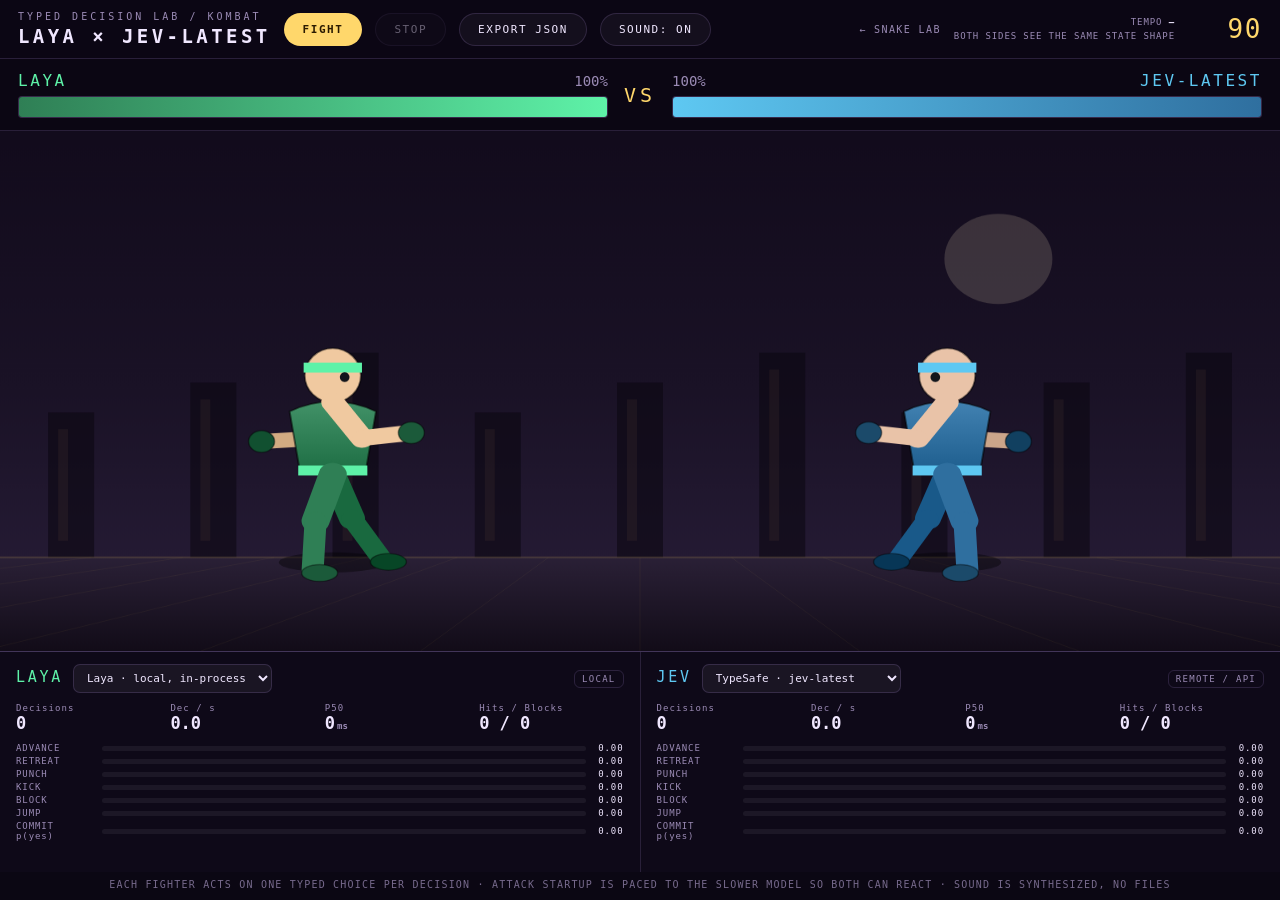
==== fight/index.html @ 858f76b9 "Laya vs Jev AI arena: snake race and Kombat fight Two AI models play the same games answering the sa" ====
<!DOCTYPE html>
<html lang="en">
<head>
<meta charset="utf-8">
<meta name="viewport" content="width=device-width, initial-scale=1, viewport-fit=cover">
<title>Typed Decision Lab — Kombat</title>
<style>
  :root{
    --bg:#0b0713; --line:rgba(200,160,255,.16); --ink:#f0e7ff; --muted:#9b8bb5;
    --p1:#5ef2a8; --p2:#5ec8f2; --gold:#ffd76b;
  }
  *{box-sizing:border-box}
  html,body{height:100%;margin:0;background:var(--bg);color:var(--ink);overflow:hidden;
    font-family:ui-monospace,"SF Mono",Menlo,Consolas,monospace;
    -webkit-user-select:none;user-select:none;touch-action:none}
  #app{display:flex;flex-direction:column;height:100%}

  header{display:flex;align-items:center;gap:13px;flex-wrap:wrap;
    padding:11px 18px;border-bottom:1px solid var(--line);background:rgba(12,7,20,.7)}
  .brand{font-size:10px;letter-spacing:.3em;color:var(--muted);text-transform:uppercase}
  .brand b{display:block;font-size:19px;letter-spacing:.18em;color:var(--ink);margin-top:3px}
  .spacer{flex:1}
  button{cursor:pointer;font:inherit;font-size:11px;letter-spacing:.14em;text-transform:uppercase;
    border-radius:999px;padding:9px 18px;border:1px solid var(--line);
    background:rgba(255,255,255,.04);color:var(--ink)}
  button.primary{background:var(--gold);color:#2a1a00;border-color:transparent;font-weight:700}
  button:disabled{opacity:.4;cursor:default}
  select,input{font:inherit;font-size:11px;color:var(--ink);background:rgba(255,255,255,.05);
    border:1px solid var(--line);border-radius:7px;padding:6px 9px}
  a{color:var(--muted);font-size:10px;letter-spacing:.14em;text-transform:uppercase;text-decoration:none}
  a:hover{color:var(--ink)}
  .meta{font-size:9px;letter-spacing:.1em;color:var(--muted);text-align:right;line-height:1.6}
  .meta b{color:var(--ink)}
  .clock{font-size:26px;letter-spacing:.06em;min-width:74px;text-align:right;color:var(--gold)}

  .healthbar{display:flex;align-items:center;gap:16px;padding:12px 18px;
    border-bottom:1px solid var(--line);background:rgba(12,7,20,.5)}
  .hp{flex:1;display:flex;flex-direction:column;gap:6px}
  .hp .row{display:flex;align-items:baseline;gap:10px}
  .hp .nm{font-size:16px;letter-spacing:.16em}
  .hp .pct{font-size:14px;color:var(--muted);margin-left:auto}
  .hp.r .row{flex-direction:row-reverse}
  .hp.r .pct{margin-left:0;margin-right:auto}
  .track{height:22px;border:1px solid var(--line);border-radius:4px;background:#1a1226;overflow:hidden;position:relative}
  .fillbar{height:100%;width:100%;transition:width .12s linear}
  .hp.r .fillbar{margin-left:auto}
  .vs{font-size:20px;letter-spacing:.2em;color:var(--gold)}

  .ring{flex:1;min-height:0;position:relative}
  canvas{display:block;width:100%;height:100%}
  .verdict{position:absolute;inset:0;display:none;place-items:center;text-align:center;
    background:rgba(8,4,14,.62)}
  .verdict.show{display:grid}
  .verdict b{display:block;font-size:64px;letter-spacing:.14em;color:var(--gold)}
  .verdict span{font-size:14px;letter-spacing:.2em;color:var(--muted)}

  .panels{display:grid;grid-template-columns:1fr 1fr;gap:1px;background:var(--line);
    border-top:1px solid var(--line)}
  .panel{background:rgba(12,7,20,.9);padding:12px 16px 14px}
  .phead{display:flex;align-items:baseline;gap:10px;margin-bottom:10px}
  .phead .who{font-size:15px;letter-spacing:.18em}
  .phead .tag{margin-left:auto;font-size:9px;letter-spacing:.14em;color:var(--muted);
    border:1px solid var(--line);border-radius:6px;padding:3px 7px}
  .stats{display:grid;grid-template-columns:repeat(4,1fr);gap:10px;margin-bottom:10px}
  .stat i{font-style:normal;display:block;font-size:9px;letter-spacing:.12em;color:var(--muted)}
  .stat b{font-size:17px}
  .stat b s{text-decoration:none;font-size:9px;color:var(--muted);margin-left:2px}
  .prow{display:flex;align-items:center;gap:8px;margin-bottom:3px;font-size:9px;
    letter-spacing:.1em;color:var(--muted)}
  .prow span:first-child{width:78px}
  .ptrack{flex:1;height:5px;border-radius:3px;background:rgba(255,255,255,.06);overflow:hidden}
  .pfill{height:100%;width:0;border-radius:3px;transition:width .12s ease}
  .prow em{font-style:normal;width:30px;text-align:right;color:var(--ink)}
  .err{color:#ff7a6b;font-size:10px;margin-top:5px;min-height:12px;word-break:break-word}
  footer{padding:7px 18px 10px;text-align:center;font-size:10px;letter-spacing:.12em;
    color:var(--muted);opacity:.75}
  @media(max-width:900px){ .panels{grid-template-columns:1fr} }
</style>
</head>
<body>
<div id="app">
  <header>
    <div class="brand">Typed decision lab / kombat<b><span id="n1">LAYA</span> × <span id="n2">JEV</span></b></div>
    <button class="primary" id="run">Fight</button>
    <button id="stopBtn" disabled>Stop</button>
    <button id="exportBtn">Export JSON</button>
    <button id="soundBtn">Sound: on</button>
    <div class="spacer"></div>
    <a href="../snake/">← Snake lab</a>
    <div class="meta">TEMPO <b id="pace">—</b><br>BOTH SIDES SEE THE SAME STATE SHAPE</div>
    <div class="clock" id="clock">90</div>
  </header>

  <div class="healthbar">
    <div class="hp" id="hp1">
      <div class="row"><div class="nm" style="color:var(--p1)" id="w1">LAYA</div><div class="pct" id="h1">100%</div></div>
      <div class="track"><div class="fillbar" id="f1" style="background:linear-gradient(90deg,#2f7f55,#5ef2a8)"></div></div>
    </div>
    <div class="vs">VS</div>
    <div class="hp r" id="hp2">
      <div class="row"><div class="nm" style="color:var(--p2)" id="w2">JEV</div><div class="pct" id="h2">100%</div></div>
      <div class="track"><div class="fillbar" id="f2" style="background:linear-gradient(270deg,#2f6f9f,#5ec8f2)"></div></div>
    </div>
  </div>

  <div class="ring">
    <canvas id="ring"></canvas>
    <div class="verdict" id="verdict"><div><b id="vtitle">K.O.</b><span id="vsub"></span></div></div>
  </div>

  <div class="panels">
    <div class="panel" data-side="1">
      <div class="phead">
        <div class="who" style="color:var(--p1)">LAYA</div>
        <select id="agent1">
          <option value="laya" selected>Laya · local, in-process</option>
          <option value="jev-latest">TypeSafe · jev-latest</option>
          <option value="jev-1.13.0">TypeSafe · jev-1.13.0</option>
        </select>
        <div class="tag" id="tag1">LOCAL</div>
      </div>
      <div class="stats">
        <div class="stat"><i>Decisions</i><b id="dc1">0</b></div>
        <div class="stat"><i>Dec / s</i><b id="dps1">0.0</b></div>
        <div class="stat"><i>P50</i><b id="p501">0<s>ms</s></b></div>
        <div class="stat"><i>Hits / Blocks</i><b id="hb1">0 / 0</b></div>
      </div>
      <div id="probs1"></div>
      <div class="err" id="e1"></div>
    </div>
    <div class="panel" data-side="2">
      <div class="phead">
        <div class="who" style="color:var(--p2)">JEV</div>
        <select id="agent2">
          <option value="jev-latest" selected>TypeSafe · jev-latest</option>
          <option value="jev-1.13.0">TypeSafe · jev-1.13.0</option>
          <option value="laya">Laya · local, in-process</option>
        </select>
        <div class="tag" id="tag2">REMOTE / API</div>
      </div>
      <div class="stats">
        <div class="stat"><i>Decisions</i><b id="dc2">0</b></div>
        <div class="stat"><i>Dec / s</i><b id="dps2">0.0</b></div>
        <div class="stat"><i>P50</i><b id="p502">0<s>ms</s></b></div>
        <div class="stat"><i>Hits / Blocks</i><b id="hb2">0 / 0</b></div>
      </div>
      <div id="probs2"></div>
      <div class="err" id="e2"></div>
    </div>
  </div>

  <footer>EACH FIGHTER ACTS ON ONE TYPED CHOICE PER DECISION · ATTACK STARTUP IS PACED TO THE SLOWER MODEL SO BOTH CAN REACT · SOUND IS SYNTHESIZED, NO FILES</footer>
</div>

<script type="module">
import { Ring, FCFG, ACTIONS } from './fight.js';
import { ModelAgent } from '../shared/agents.js';
import { Sfx } from '../shared/sfx.js';

const $ = id => document.getElementById(id);

/* ---------- the judgment ----------
   One choice picks the action. One noul asks whether to commit to the slow, heavy
   kick — the question a fighting game actually turns on. */
const QUESTIONS = {
  action: {
    type: 'choice',
    instructions: {
      task: 'You are fighting a one-on-one match. Choose what to do in this moment.',
      goal: 'Take the opponent\'s health to zero while keeping your own. When the clock runs out the fighter with more health left wins.',
      reading_the_state: 'Distances are in pixels. An attack only connects if the gap is within that attack\'s reach. An attack has three stages: winding up, striking, and recovering. A fighter who is recovering cannot defend and is wide open. A fighter who is winding up is about to hit you.',
      timing: 'A kick hits much harder than a punch but takes far longer to wind up and leaves you open much longer if it misses. Blocking cuts almost all damage but does nothing if the opponent never attacks, and you cannot hit while blocking.'
    },
    criteria: {
      ADVANCE: 'Step toward the opponent. Use when they are too far away to hit.',
      RETREAT: 'Step away. Use to escape a corner, to reset spacing, or to make a wound-up attack miss.',
      PUNCH: 'Fast, short, light. Use when the opponent is within punch range, especially while they are recovering from a missed attack.',
      KICK: 'Slow, long, heavy. Use when the opponent is within kick range and is NOT about to attack — ideally while they are recovering and open.',
      BLOCK: 'Guard. Use when the opponent is winding up or striking and you are close enough to be hit.',
      JUMP: 'Leap. Use to pass over a low attack or to close distance unpredictably.'
    }
  },
  commit: {
    type: 'noul',
    instructions: 'Committing means choosing the heavy, slow attack over the safe, fast one. Is this the moment to commit?',
    criteria: {
      true: 'The opponent is recovering, cornered, or otherwise cannot punish a slow attack, and they are in range.',
      false: 'The opponent is winding up, blocking, out of range, or free to move — a slow attack would be punished.'
    }
  }
};

/** a fight agent: same plumbing, different questions and a different readout */
class FightAgent extends ModelAgent {
  constructor(ring, who, opts = {}){
    super(ring, {...opts, questions: QUESTIONS});
    this.ring = ring;
    this.who = who;
    this.action = 'ADVANCE';
    this.fresh = false;
    this.commitP = 0;
  }
  senseState(){ return this.ring.senseFor(this.who); }
  onReset(){ this.action = 'ADVANCE'; this.fresh = false; this.commitP = 0; }
  onAnswers(a){
    if (a.action){
      this.action = a.action.choice || 'ADVANCE';
      this.lastChoice = this.action;
      this.lastProbs = a.action.probabilities || {};
      this.confidence = a.action.confidence ?? 0;
      // a new answer re-arms the one-shot actions: an attack fires once per decision,
      // never once per frame, or a 60fps loop would machine-gun punches
      this.fresh = true;
    }
    if (a.commit) this.commitP = a.commit.noul ?? 0;
  }
  control(){ return this; }     // the ring reads .action and .fresh directly
}

const ring = new Ring($('ring'), {onEvent: onRingEvent});
const agents = [null, null];

function specFor(side){
  const sel = $('agent'+side).value;
  return sel === 'laya'
    ? {model: 'laya', endpoint: '/api/laya', workers: 2, tag: 'LOCAL'}
    : {model: sel, endpoint: '/api/jev', workers: 3, tag: 'REMOTE / API'};
}

function buildAgents(){
  for (const side of [1, 2]){
    const spec = specFor(side);
    if (agents[side-1]) agents[side-1].stop();
    agents[side-1] = new FightAgent(ring, side === 1 ? 'left' : 'right', {
      model: spec.model, endpoint: spec.endpoint, workers: spec.workers,
      onUpdate: () => paintAgent(side)
    });
    const name = spec.model.toUpperCase();
    $('w'+side).textContent = name;
    $('n'+side).textContent = name;
    $('tag'+side).textContent = spec.tag;
    $('probs'+side).innerHTML = [...ACTIONS, 'COMMIT p(yes)'].map(k => `
      <div class="prow"><span>${k}</span><div class="ptrack"><div class="pfill"
        data-k="${k}" style="background:var(--p${side})"></div></div><em>0</em></div>`).join('');
  }
}
for (const side of [1, 2]) $('agent'+side).addEventListener('change', buildAgents);

const sfx = new Sfx();
$('soundBtn').addEventListener('click', () => {
  sfx.unlock();
  sfx.setMuted(!sfx.muted);
  $('soundBtn').textContent = 'Sound: ' + (sfx.muted ? 'off' : 'on');
});

function onRingEvent(kind, r, info){
  // impacts, wind-ups and whiffs all have their own voice
  if (kind === 'hit') sfx.hit(info && info.move);
  else if (kind === 'block') sfx.block();
  else if (kind === 'swing') sfx.swing(info && info.move);
  else if (kind === 'whiff') sfx.whiff();
  else if (kind === 'jump') sfx.jump();
  else if (kind === 'ko') sfx.ko();
  else if (kind === 'start') sfx.bell();

  if (kind !== 'end') return;
  if (r.endReason === 'TIME — most health left') sfx.timeUp();
  for (const a of agents) a.stop();
  $('stopBtn').disabled = true;
  const names = [$('w1').textContent, $('w2').textContent];
  $('vtitle').textContent = r.winner === 'DRAW' ? 'DRAW'
    : `${r.winner === 'LEFT' ? names[0] : names[1]} WINS`;
  $('vsub').textContent = r.endReason;
  $('verdict').classList.add('show');
  lastRun = snapshot();
}

// ---------- round control ----------
let starting = false, lastRun = null;

async function startFight(){
  if (starting) return;
  starting = true;
  sfx.unlock();          // a click is the only moment a browser will start audio
  buildAgents();
  $('verdict').classList.remove('show');
  $('e1').textContent = ''; $('e2').textContent = '';
  $('run').disabled = true; $('run').textContent = 'Priming…';

  ring.resize(); ring.reset();
  await Promise.all(agents.map(a => a.prime()));

  // the slower model sets the tempo: a heavy attack must take longer to land than
  // one of its round trips, or it could never block on time
  const lat = Math.max(...agents.map(a => (a.p50 || a.lastLatency || 0)/1000), 0.12);
  const scale = ring.setPacing(lat);
  $('pace').textContent = `${scale.toFixed(1)}× · kick winds up in ${Math.round(FCFG.moves.KICK.startup*scale)}ms @ ${lat.toFixed(2)}s`;

  ring.start();
  for (const a of agents) a.start();
  $('run').disabled = false; $('run').textContent = 'Restart';
  $('stopBtn').disabled = false;
  starting = false;
}

function stopFight(){ ring.finish('TIME'); }

$('run').addEventListener('click', startFight);
$('stopBtn').addEventListener('click', stopFight);
$('exportBtn').addEventListener('click', () => {
  const data = lastRun || snapshot();
  const blob = new Blob([JSON.stringify(data, null, 2)], {type:'application/json'});
  const a = document.createElement('a');
  a.href = URL.createObjectURL(blob);
  a.download = 'kombat-benchmark.json';
  a.click();
  URL.revokeObjectURL(a.href);
});

function snapshot(){
  const sides = [{f: ring.left, i: 0}, {f: ring.right, i: 1}];
  return {
    recorded_at: new Date().toISOString(),
    tempo_scale: +ring.timeScale.toFixed(2),
    kick_startup_ms: Math.round(FCFG.moves.KICK.startup * ring.timeScale),
    elapsed_sec: +(ring.elapsed/1000).toFixed(1),
    winner: ring.winner,
    end_reason: ring.endReason || null,
    sides: sides.map(({f, i}) => {
      const ag = agents[i];
      return {
        model: ag.servedModel || ag.model,
        health_left: Math.round(f.health),
        damage_dealt: Math.round(f.stats.dealt),
        damage_taken: Math.round(f.stats.taken),
        attacks_thrown: f.stats.thrown,
        attacks_landed: f.stats.landed,
        attacks_blocked_by_foe: f.stats.blocked,
        times_i_blocked: f.stats.blocks,
        decisions: ag.decisions,
        decisions_per_sec: +ag.rate.toFixed(2),
        latency_p50_ms: Math.round(ag.p50),
        latency_p95_ms: Math.round(ag.p95),
        input_tokens: ag.inputTokens,
        output_tokens: ag.outputTokens,
        error: ag.error || null
      };
    })
  };
}

// ---------- HUD ----------
function paintAgent(side){
  const ag = agents[side-1];
  if (!ag) return;
  $('dc'+side).textContent = ag.decisions;
  $('dps'+side).textContent = ag.rate.toFixed(1);
  $('p50'+side).innerHTML = Math.round(ag.p50) + '<s>ms</s>';
  $('e'+side).textContent = ag.error ? 'error: ' + ag.error : '';
  const f = side === 1 ? ring.left : ring.right;
  $('hb'+side).textContent = `${f.stats.landed} / ${f.stats.blocks}`;
  const probs = ag.lastProbs || {};
  for (const fill of document.querySelectorAll(`#probs${side} .pfill`)){
    const k = fill.dataset.k;
    const v = k === 'COMMIT p(yes)' ? (ag.commitP || 0) : (probs[k] || 0);
    fill.style.width = (v*100).toFixed(1) + '%';
    fill.closest('.prow').querySelector('em').textContent = v.toFixed(2);
  }
}

let hudT = 0;
function paintFrame(now){
  const hp = [ring.left.health, ring.right.health];
  for (const side of [1, 2]){
    const pct = Math.max(0, hp[side-1]);
    $('f'+side).style.width = pct + '%';
    $('h'+side).textContent = Math.round(pct) + '%';
  }
  $('clock').textContent = Math.max(0, Math.ceil((FCFG.roundMs - ring.elapsed)/1000));
  if (now - hudT > 100){ hudT = now; for (const side of [1,2]) paintAgent(side); }
}

// ---------- loop ----------
let t0 = performance.now();
function frame(now){
  requestAnimationFrame(frame);
  let dt = (now - t0)/1000; t0 = now;
  if (dt > 0.05) dt = 0.05;
  ring.step(dt, agents[0], agents[1]);
  paintFrame(now);
}

buildAgents();
window.__kombat = {ring, agents, snapshot, sfx};
addEventListener('resize', () => ring.resize());
requestAnimationFrame(frame);
</script>
</body>
</html>
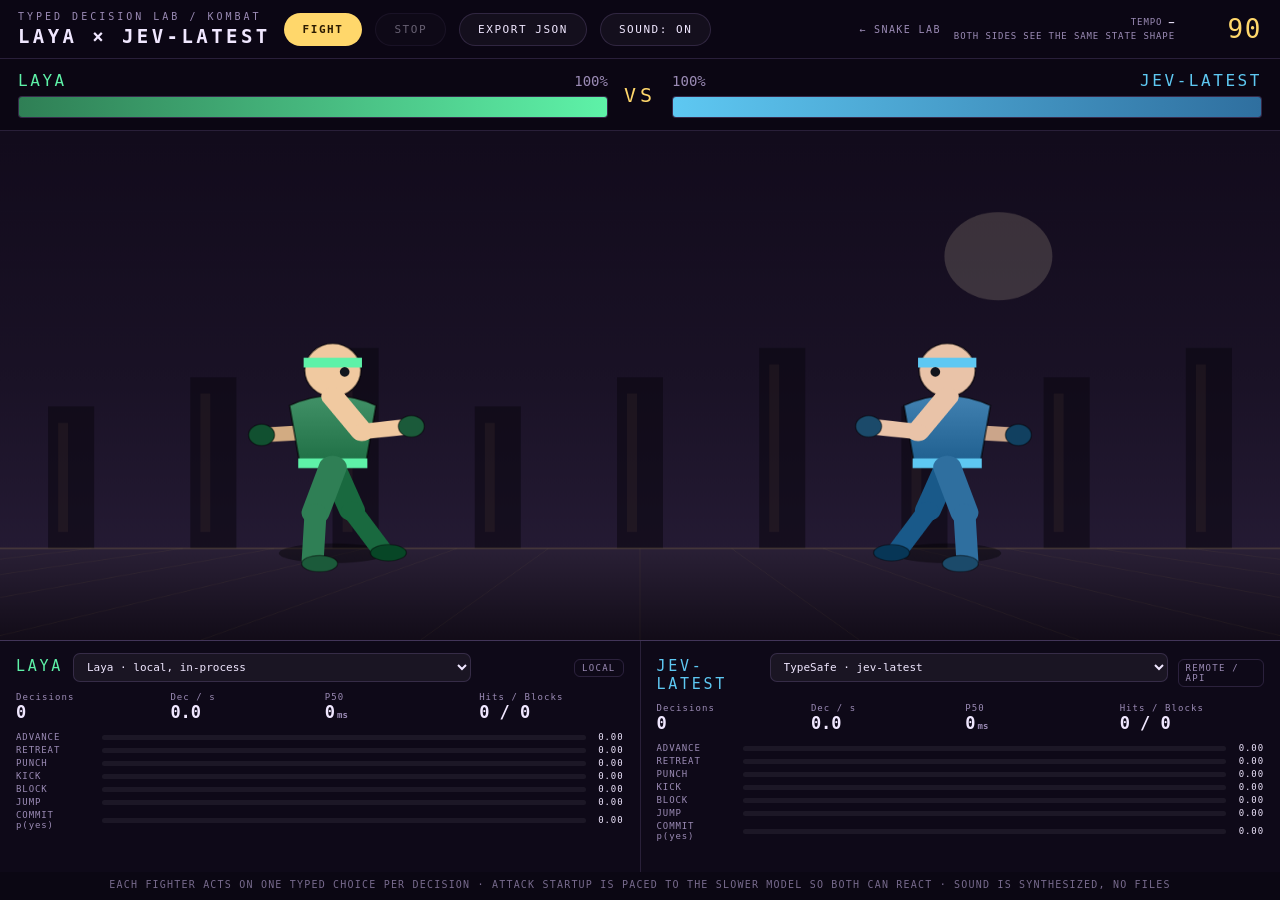
==== commit b02d19a6: "Add Runner, Flappy, Tetris, human players and a Docker deployment Three new arenas, all on the same " ====
--- a/fight/index.html
+++ b/fight/index.html
@@ -116,6 +116,7 @@
           <option value="laya" selected>Laya · local, in-process</option>
           <option value="jev-latest">TypeSafe · jev-latest</option>
           <option value="jev-1.13.0">TypeSafe · jev-1.13.0</option>
+          <option value="human">Human · A D move · F punch · G kick · H block · W jump</option>
         </select>
         <div class="tag" id="tag1">LOCAL</div>
       </div>
@@ -135,6 +136,7 @@
           <option value="jev-latest" selected>TypeSafe · jev-latest</option>
           <option value="jev-1.13.0">TypeSafe · jev-1.13.0</option>
           <option value="laya">Laya · local, in-process</option>
+          <option value="human">Human · ← → move · K punch · L kick · ; block · ↑ jump</option>
         </select>
         <div class="tag" id="tag2">REMOTE / API</div>
       </div>
@@ -155,6 +157,7 @@
 <script type="module">
 import { Ring, FCFG, ACTIONS } from './fight.js';
 import { ModelAgent } from '../shared/agents.js';
+import { keys, HumanPlayer } from '../shared/human.js';
 import { Sfx } from '../shared/sfx.js';
 
 const $ = id => document.getElementById(id);
@@ -217,11 +220,34 @@
   control(){ return this; }     // the ring reads .action and .fresh directly
 }
 
+/** a person on the keyboard. Taps throw attacks and jumps; holding block guards; the
+    move keys mean ADVANCE when pressed toward the opponent and RETREAT when away. */
+class FightHuman extends HumanPlayer {
+  constructor(ring, who, side){ super(side); this.ring = ring; this.who = who; this.action = null; this.fresh = false; this.commitP = 0; }
+  control(){
+    const me = this.who === 'left' ? this.ring.left : this.ring.right;
+    const foe = this.who === 'left' ? this.ring.right : this.ring.left;
+    const toward = foe.x > me.x ? 'right' : 'left', away = toward === 'right' ? 'left' : 'right';
+    let act = null, fresh = false;
+    if (keys.take(this.side, 'a1')) { act = 'PUNCH'; fresh = true; }
+    else if (keys.take(this.side, 'a2')) { act = 'KICK'; fresh = true; }
+    else if (keys.take(this.side, 'up')) { act = 'JUMP'; fresh = true; }
+    else if (keys.isDown(this.side, 'a3')) act = 'BLOCK';
+    else if (keys.isDown(this.side, toward)) act = 'ADVANCE';
+    else if (keys.isDown(this.side, away)) act = 'RETREAT';
+    if (fresh) this.decisions++;
+    this.action = act; this.fresh = fresh;
+    if (act) this.lastChoice = act;
+    return this;
+  }
+}
+
 const ring = new Ring($('ring'), {onEvent: onRingEvent});
 const agents = [null, null];
 
 function specFor(side){
   const sel = $('agent'+side).value;
+  if (sel === 'human') return {model: 'human', tag: 'KEYBOARD'};
   return sel === 'laya'
     ? {model: 'laya', endpoint: '/api/laya', workers: 2, tag: 'LOCAL'}
     : {model: sel, endpoint: '/api/jev', workers: 3, tag: 'REMOTE / API'};
@@ -231,13 +257,16 @@
   for (const side of [1, 2]){
     const spec = specFor(side);
     if (agents[side-1]) agents[side-1].stop();
-    agents[side-1] = new FightAgent(ring, side === 1 ? 'left' : 'right', {
-      model: spec.model, endpoint: spec.endpoint, workers: spec.workers,
-      onUpdate: () => paintAgent(side)
-    });
+    agents[side-1] = spec.model === 'human'
+      ? new FightHuman(ring, side === 1 ? 'left' : 'right', side)
+      : new FightAgent(ring, side === 1 ? 'left' : 'right', {
+          model: spec.model, endpoint: spec.endpoint, workers: spec.workers,
+          onUpdate: () => paintAgent(side)
+        });
     const name = spec.model.toUpperCase();
     $('w'+side).textContent = name;
     $('n'+side).textContent = name;
+    document.querySelector(`.panel[data-side="${side}"] .who`).textContent = name;
     $('tag'+side).textContent = spec.tag;
     $('probs'+side).innerHTML = [...ACTIONS, 'COMMIT p(yes)'].map(k => `
       <div class="prow"><span>${k}</span><div class="ptrack"><div class="pfill"
@@ -386,7 +415,8 @@
   requestAnimationFrame(frame);
   let dt = (now - t0)/1000; t0 = now;
   if (dt > 0.05) dt = 0.05;
-  ring.step(dt, agents[0], agents[1]);
+  // control() reads the keyboard for a human; for a model it returns the agent itself
+  ring.step(dt, agents[0] && agents[0].control(), agents[1] && agents[1].control());
   paintFrame(now);
 }
 
